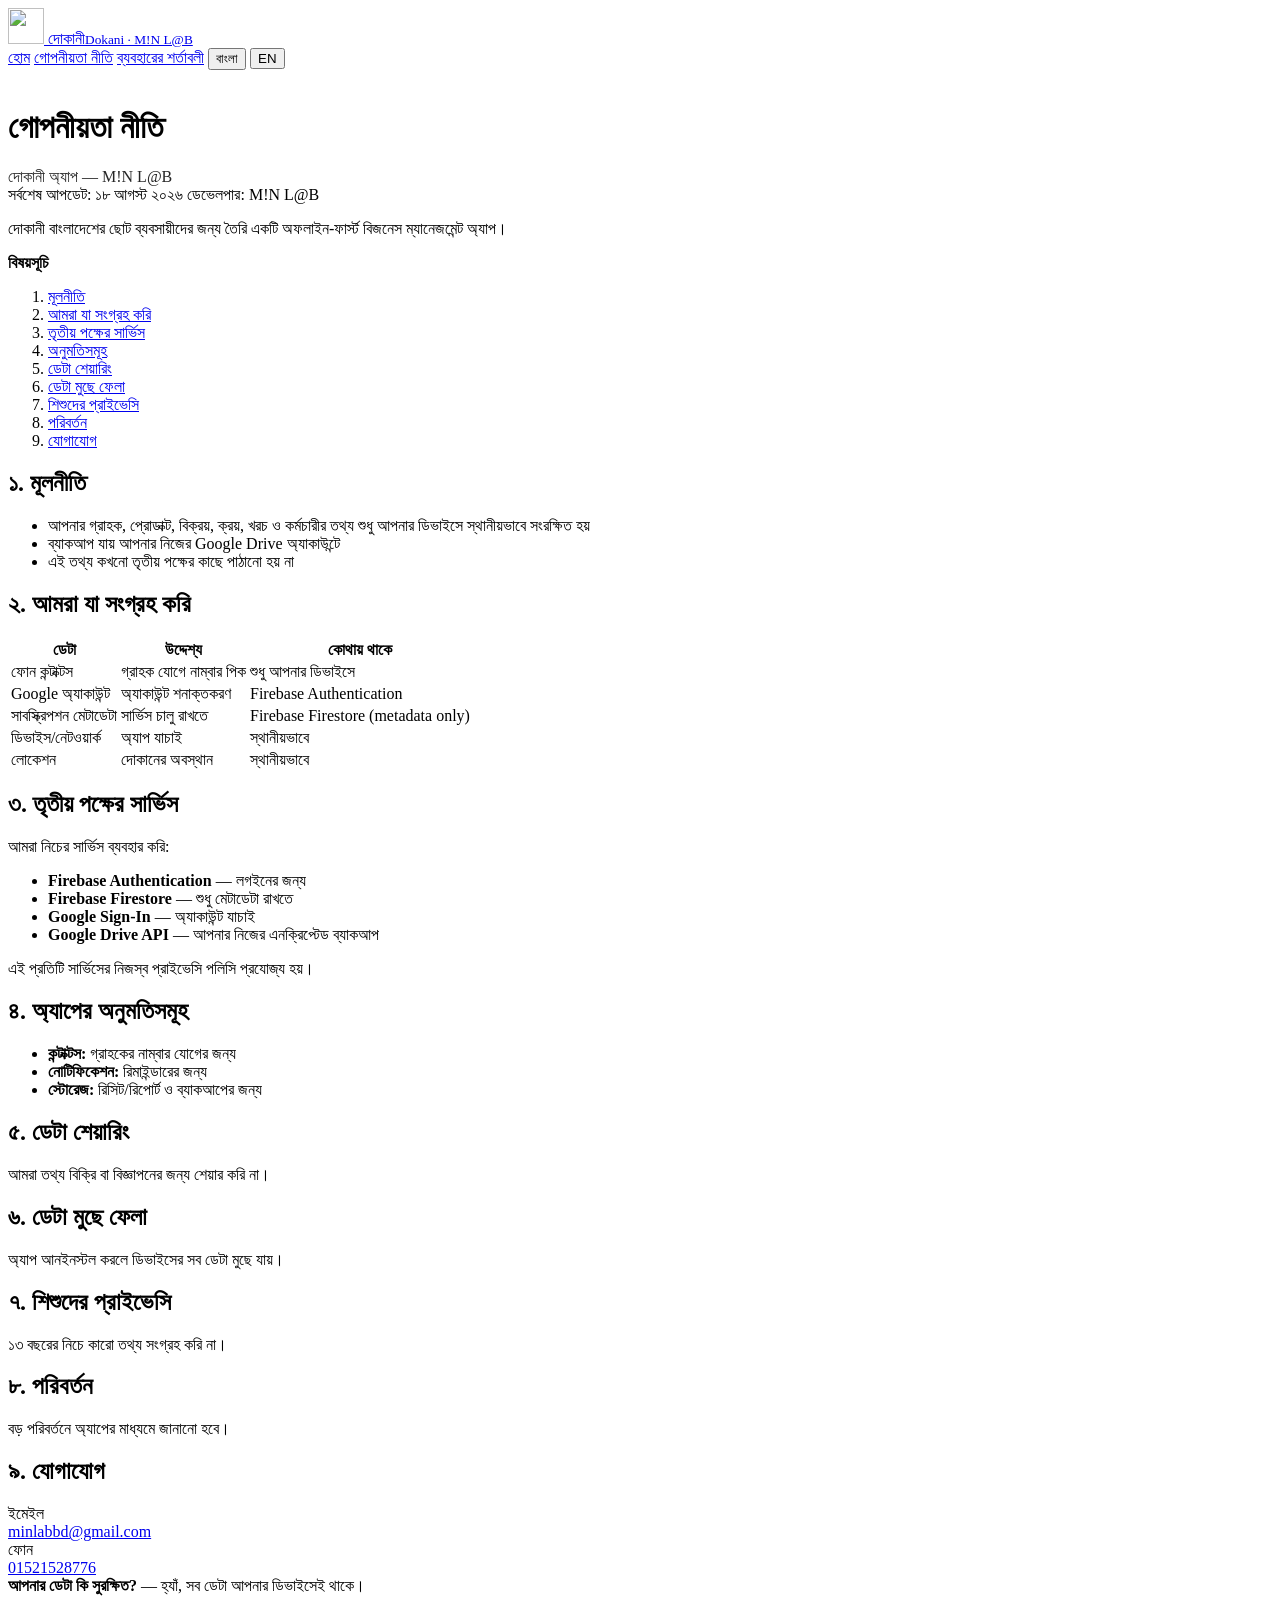
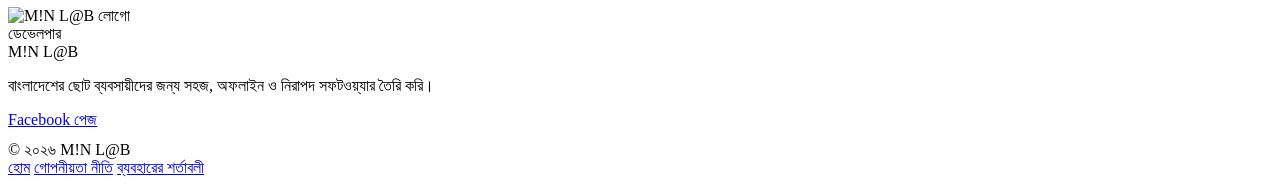
==== privacy.html @ 7053df72 "Add files via upload" ====
<!DOCTYPE html>
<html lang="bn">
<head>
<meta charset="utf-8">
<meta name="viewport" content="width=device-width, initial-scale=1">
<title>দোকানী (Dokani) — গোপনীয়তা নীতি</title>
<meta name="description" content="দোকানী অ্যাপের গোপনীয়তা নীতি — আমরা কী ডেটা সংগ্রহ করি, কেন করি এবং কীভাবে সুরক্ষিত রাখি।">
<meta name="theme-color" content="#0052CC">
<link rel="icon" href="data:image/svg+xml,%3Csvg xmlns='http://www.w3.org/2000/svg' viewBox='0 0 100 100'%3E%3Crect width='100' height='100' rx='22' fill='%230052CC'/%3E%3Ctext x='50' y='68' font-size='58' text-anchor='middle' fill='white' font-family='sans-serif'%3E%E0%A6%A6%3C/text%3E%3C/svg%3E">
<link rel="preconnect" href="https://fonts.googleapis.com">
<link rel="preconnect" href="https://fonts.gstatic.com" crossorigin>
<link href="https://fonts.googleapis.com/css2?family=Hind+Siliguri:wght@400;500;600;700&display=swap" rel="stylesheet">
<link rel="stylesheet" href="assets/styles.css">
<script src="assets/site.js" defer></script>
</head>
<body data-title-bn="দোকানী (Dokani) — গোপনীয়তা নীতি" data-title-en="Dokani — Privacy Policy">

<header class="site-header">
  <div class="wrap">
    <a class="brand" href="index.html">
      <span class="brand-mark"><img src="assets/playstore.png" alt="" width="36" height="36"></span>
      <span>দোকানী<small>Dokani · M!N L@B</small></span>
    </a>
    <nav class="nav">
      <a href="index.html" data-bn="হোম" data-en="Home">হোম</a>
      <a href="privacy.html" class="active" data-bn="গোপনীয়তা নীতি" data-en="Privacy Policy">গোপনীয়তা নীতি</a>
      <a href="terms.html" data-bn="ব্যবহারের শর্তাবলী" data-en="Terms of Use">ব্যবহারের শর্তাবলী</a>
      <span class="lang-toggle" role="group" aria-label="Language / ভাষা">
        <button type="button" data-set-lang="bn" aria-pressed="true">বাংলা</button>
        <button type="button" data-set-lang="en" aria-pressed="false">EN</button>
      </span>
    </nav>
  </div>
</header>

<main>
  <div class="doc-header">
    <div class="wrap">
      <span class="eyebrow" style="background:rgba(255,255,255,0.18); color:#fff"
            data-bn="আইনি" data-en="Legal">আইনি</span>
      <h1 data-bn="গোপনীয়তা নীতি" data-en="Privacy Policy">গোপনীয়তা নীতি</h1>
      <p style="margin:0; opacity:0.85" data-bn="দোকানী অ্যাপ — M!N L@B" data-en="Dokani app — M!N L@B">দোকানী অ্যাপ — M!N L@B</p>
      <div class="meta">
        <span data-bn="সর্বশেষ আপডেট: ১৮ আগস্ট ২০২৬" data-en="Last updated: 18 August 2026">সর্বশেষ আপডেট: ১৮ আগস্ট ২০২৬</span>
        <span data-bn="ডেভেলপার: M!N L@B" data-en="Developer: M!N L@B">ডেভেলপার: M!N L@B</span>
      </div>
    </div>
  </div>

  <div class="wrap" style="padding-top:0; padding-bottom:12px">
    <div class="doc-body">
      <p data-bn="দোকানী (&quot;আমরা&quot;, &quot;অ্যাপ&quot;) বাংলাদেশের ছোট ব্যবসায়ীদের জন্য তৈরি একটি অফলাইন-ফার্স্ট বিজনেস ম্যানেজমেন্ট অ্যাপ। আপনার প্রাইভেসি রক্ষা করা আমাদের মূল নীতির অংশ — এই পলিসিতে আমরা ব্যাখ্যা করছি কী ডেটা সংগ্রহ করি, কেন করি, এবং কীভাবে সেটা সুরক্ষিত রাখি।"
         data-en="Dokani (&quot;we&quot;, the &quot;App&quot;) is an offline-first business management app built for small businesses in Bangladesh. Protecting your privacy is part of our core principles — this policy explains what data we collect, why we collect it, and how we keep it safe.">দোকানী বাংলাদেশের ছোট ব্যবসায়ীদের জন্য তৈরি একটি অফলাইন-ফার্স্ট বিজনেস ম্যানেজমেন্ট অ্যাপ।</p>

      <div class="toc">
        <strong data-bn="বিষয়সূচি" data-en="Contents">বিষয়সূচি</strong>
        <ol>
          <li><a href="#s1" data-bn="মূলনীতি: আপনার ব্যবসার ডেটা আপনারই থাকে" data-en="Our principle: your data stays yours">মূলনীতি</a></li>
          <li><a href="#s2" data-bn="আমরা যা সংগ্রহ করি" data-en="What we collect">আমরা যা সংগ্রহ করি</a></li>
          <li><a href="#s3" data-bn="তৃতীয় পক্ষের সার্ভিস" data-en="Third-party services">তৃতীয় পক্ষের সার্ভিস</a></li>
          <li><a href="#s4" data-bn="অ্যাপের চাওয়া অনুমতিসমূহ" data-en="Permissions the app requests">অনুমতিসমূহ</a></li>
          <li><a href="#s5" data-bn="ডেটা শেয়ারিং" data-en="Data sharing">ডেটা শেয়ারিং</a></li>
          <li><a href="#s6" data-bn="ডেটা মুছে ফেলা" data-en="Deleting your data">ডেটা মুছে ফেলা</a></li>
          <li><a href="#s7" data-bn="শিশুদের প্রাইভেসি" data-en="Children's privacy">শিশুদের প্রাইভেসি</a></li>
          <li><a href="#s8" data-bn="পরিবর্তন" data-en="Changes">পরিবর্তন</a></li>
          <li><a href="#s9" data-bn="যোগাযোগ" data-en="Contact">যোগাযোগ</a></li>
        </ol>
      </div>

      <h2 id="s1" data-bn="১. মূলনীতি: আপনার ব্যবসার ডেটা আপনারই থাকে" data-en="1. Our principle: your business data stays yours">১. মূলনীতি</h2>
      <ul>
        <li data-bn="আপনার গ্রাহক, প্রোডাক্ট, বিক্রয়, ক্রয়, খরচ ও কর্মচারীর তথ্য শুধু আপনার ডিভাইসে স্থানীয়ভাবে সংরক্ষিত হয়" data-en="Your customer, product, sales, purchase, expense and staff data is stored locally only on your device">আপনার গ্রাহক, প্রোডাক্ট, বিক্রয়, ক্রয়, খরচ ও কর্মচারীর তথ্য শুধু আপনার ডিভাইসে স্থানীয়ভাবে সংরক্ষিত হয়</li>
        <li data-bn="ব্যাকআপ নিলে সেটা যায় আপনার নিজের Google Drive অ্যাকাউন্টে, এনক্রিপ্টেড অবস্থায় — আমাদের সার্ভারে না" data-en="Backups go to your own Google Drive account in encrypted form — never to our servers">ব্যাকআপ যায় আপনার নিজের Google Drive অ্যাকাউন্টে</li>
        <li data-bn="এই ব্যবসায়িক তথ্য কখনো আমাদের কোম্পানির সার্ভার বা তৃতীয় পক্ষের কাছে পাঠানো হয় না" data-en="This business data is never sent to our company servers or any third party">এই তথ্য কখনো তৃতীয় পক্ষের কাছে পাঠানো হয় না</li>
      </ul>

      <h2 id="s2" data-bn="২. আমরা যা সংগ্রহ করি" data-en="2. What we collect">২. আমরা যা সংগ্রহ করি</h2>
      <div class="table-scroll">
        <table>
          <thead>
            <tr>
              <th data-bn="ডেটা" data-en="Data">ডেটা</th>
              <th data-bn="উদ্দেশ্য" data-en="Purpose">উদ্দেশ্য</th>
              <th data-bn="কোথায় থাকে" data-en="Where it is stored">কোথায় থাকে</th>
            </tr>
          </thead>
          <tbody>
            <tr>
              <td data-bn="ফোন কন্টাক্টস" data-en="Phone contacts">ফোন কন্টাক্টস</td>
              <td data-bn="গ্রাহক যোগ করার সময় নাম্বার পিক করতে (ঐচ্ছিক)" data-en="Picking a number when adding a customer (optional)">গ্রাহক যোগে নাম্বার পিক</td>
              <td data-bn="শুধু আপনার ডিভাইসে; আমরা কোথাও পাঠাই না" data-en="Only on your device; we never send it anywhere">শুধু আপনার ডিভাইসে</td>
            </tr>
            <tr>
              <td data-bn="Google অ্যাকাউন্ট (সাইন-ইন করলে)" data-en="Google account (when you sign in)">Google অ্যাকাউন্ট</td>
              <td data-bn="অ্যাকাউন্ট শনাক্তকরণ ও সাবস্ক্রিপশন স্ট্যাটাস" data-en="Account identification and subscription status">অ্যাকাউন্ট শনাক্তকরণ</td>
              <td data-bn="Firebase Authentication (Google)" data-en="Firebase Authentication (Google)">Firebase Authentication</td>
            </tr>
            <tr>
              <td data-bn="সাবস্ক্রিপশন/অ্যাকাউন্ট মেটাডেটা" data-en="Subscription / account metadata">সাবস্ক্রিপশন মেটাডেটা</td>
              <td data-bn="সার্ভিস চালু রাখতে" data-en="Keeping the service running">সার্ভিস চালু রাখতে</td>
              <td data-bn="Firebase Firestore — শুধু মেটাডেটা, কোনো ট্রানজেকশন/কাস্টমার ডেটা নয়" data-en="Firebase Firestore — metadata only, no transaction or customer data">Firebase Firestore (metadata only)</td>
            </tr>
            <tr>
              <td data-bn="ডিভাইস/নেটওয়ার্ক তথ্য" data-en="Device / network info">ডিভাইস/নেটওয়ার্ক</td>
              <td data-bn="অ্যাপ ঠিকমতো চলছে কিনা যাচাই" data-en="Verifying the app runs correctly">অ্যাপ যাচাই</td>
              <td data-bn="স্থানীয়ভাবে ব্যবহৃত" data-en="Used locally">স্থানীয়ভাবে</td>
            </tr>
            <tr>
              <td data-bn="লোকেশন (ঐচ্ছিক ফিচারে)" data-en="Location (optional feature)">লোকেশন</td>
              <td data-bn="দোকানের অবস্থান/ঠিকানা ফিচার (ঐচ্ছিক)" data-en="Shop location / address feature (optional)">দোকানের অবস্থান</td>
              <td data-bn="স্থানীয়ভাবে সংরক্ষিত" data-en="Stored locally">স্থানীয়ভাবে</td>
            </tr>
          </tbody>
        </table>
      </div>

      <h2 id="s3" data-bn="৩. তৃতীয় পক্ষের সার্ভিস" data-en="3. Third-party services">৩. তৃতীয় পক্ষের সার্ভিস</h2>
      <p data-bn="আমরা নিচের সার্ভিস ব্যবহার করি:" data-en="We use the following services:">আমরা নিচের সার্ভিস ব্যবহার করি:</p>
      <ul>
        <li><strong data-bn="Firebase Authentication (Google)" data-en="Firebase Authentication (Google)">Firebase Authentication</strong> <span data-bn="— লগইনের জন্য" data-en="— for sign-in">— লগইনের জন্য</span></li>
        <li><strong data-bn="Firebase Firestore (Google)" data-en="Firebase Firestore (Google)">Firebase Firestore</strong> <span data-bn="— শুধু অ্যাকাউন্ট/সাবস্ক্রিপশন মেটাডেটা রাখতে" data-en="— only for account / subscription metadata">— শুধু মেটাডেটা রাখতে</span></li>
        <li><strong data-bn="Google Sign-In" data-en="Google Sign-In">Google Sign-In</strong> <span data-bn="— অ্যাকাউন্ট যাচাই" data-en="— account verification">— অ্যাকাউন্ট যাচাই</span></li>
        <li><strong data-bn="Google Drive API" data-en="Google Drive API">Google Drive API</strong> <span data-bn="— আপনার নিজের অ্যাকাউন্টে এনক্রিপ্টেড ব্যাকআপ রাখতে (appDataFolder, যেটা শুধু এই অ্যাপ এক্সেস করতে পারে)" data-en="— encrypted backups in your own account (appDataFolder, accessible only to this app)">— আপনার নিজের এনক্রিপ্টেড ব্যাকআপ</span></li>
      </ul>
      <p data-bn="এই প্রতিটি সার্ভিসের নিজস্ব প্রাইভেসি পলিসি প্রযোজ্য হয়।" data-en="Each of these services has its own privacy policy.">এই প্রতিটি সার্ভিসের নিজস্ব প্রাইভেসি পলিসি প্রযোজ্য হয়।</p>

      <h2 id="s4" data-bn="৪. অ্যাপ যে অনুমতিগুলো চায়" data-en="4. Permissions the app requests">৪. অ্যাপের অনুমতিসমূহ</h2>
      <ul>
        <li><strong data-bn="কন্টাক্টস:" data-en="Contacts:">কন্টাক্টস:</strong> <span data-bn="গ্রাহকের নাম্বার সহজে যোগ করার জন্য (ঐচ্ছিক, আপনি না দিলেও অ্যাপ চলবে)" data-en="to easily add customer numbers (optional; the app works without it)">গ্রাহকের নাম্বার যোগের জন্য</span></li>
        <li><strong data-bn="নোটিফিকেশন:" data-en="Notifications:">নোটিফিকেশন:</strong> <span data-bn="রিমাইন্ডার ও ব্যবসায়িক অ্যালার্টের জন্য" data-en="for reminders and business alerts">রিমাইন্ডারের জন্য</span></li>
        <li><strong data-bn="স্টোরেজ:" data-en="Storage:">স্টোরেজ:</strong> <span data-bn="রিসিট/রিপোর্ট এক্সপোর্ট ও ব্যাকআপ ফাইল হ্যান্ডল করতে" data-en="to handle receipt/report exports and backup files">রিসিট/রিপোর্ট ও ব্যাকআপের জন্য</span></li>
      </ul>

      <h2 id="s5" data-bn="৫. ডেটা শেয়ারিং" data-en="5. Data sharing">৫. ডেটা শেয়ারিং</h2>
      <p data-bn="আমরা আপনার ব্যক্তিগত বা ব্যবসায়িক তথ্য কোনো তৃতীয় পক্ষের কাছে বিক্রি করি না বা বিজ্ঞাপনের জন্য শেয়ার করি না।" data-en="We do not sell your personal or business data or share it for advertising.">আমরা তথ্য বিক্রি বা বিজ্ঞাপনের জন্য শেয়ার করি না।</p>

      <h2 id="s6" data-bn="৬. ডেটা মুছে ফেলা" data-en="6. Deleting your data">৬. ডেটা মুছে ফেলা</h2>
      <p data-bn="অ্যাপ আনইনস্টল করলে ডিভাইসের সব লোকাল ডেটা মুছে যায়। আপনার Google Drive-এর ব্যাকআপ মুছতে চাইলে Google Drive সেটিংস থেকে অ্যাপ এক্সেস রিভোক করতে পারেন। অ্যাকাউন্ট ডিলিট করার অনুরোধের জন্য যোগাযোগ করুন: minlabbd@gmail.com" data-en="Uninstalling the app removes all local data from the device. To delete backups, revoke the app's Drive access in your Google Drive settings. To request account deletion, email us at minlabbd@gmail.com.">অ্যাপ আনইনস্টল করলে ডিভাইসের সব ডেটা মুছে যায়।</p>

      <h2 id="s7" data-bn="৭. শিশুদের প্রাইভেসি" data-en="7. Children's privacy">৭. শিশুদের প্রাইভেসি</h2>
      <p data-bn="দোকানী একটি ব্যবসায়িক টুল, শিশুদের ব্যবহারের জন্য তৈরি নয়। আমরা জেনেশুনে ১৩ বছরের নিচে কারো তথ্য সংগ্রহ করি না।" data-en="Dokani is a business tool and not intended for children. We do not knowingly collect data from anyone under 13.">১৩ বছরের নিচে কারো তথ্য সংগ্রহ করি না।</p>

      <h2 id="s8" data-bn="৮. পরিবর্তন" data-en="8. Changes">৮. পরিবর্তন</h2>
      <p data-bn="এই পলিসি সময়ে সময়ে আপডেট হতে পারে। বড় পরিবর্তন হলে অ্যাপের মাধ্যমে জানানো হবে।" data-en="This policy may be updated from time to time. For major changes we will notify you through the app.">বড় পরিবর্তনে অ্যাপের মাধ্যমে জানানো হবে।</p>

      <h2 id="s9" data-bn="৯. যোগাযোগ" data-en="9. Contact">৯. যোগাযোগ</h2>
      <div class="contact-grid">
        <div class="contact-item">
          <div class="label" data-bn="ইমেইল" data-en="Email">ইমেইল</div>
          <div class="value"><a href="mailto:minlabbd@gmail.com">minlabbd@gmail.com</a></div>
        </div>
        <div class="contact-item">
          <div class="label" data-bn="ফোন" data-en="Phone">ফোন</div>
          <div class="value"><a href="tel:+8801521528776">01521528776</a></div>
        </div>
      </div>

      <div class="note info">
        <strong data-bn="আপনার ডেটা কি সুরক্ষিত?" data-en="Is your data safe?">আপনার ডেটা কি সুরক্ষিত?</strong>
        <span data-bn=" — হ্যাঁ। গ্রাহক, পণ্য, বিক্রয়, ক্রয় ও খরচের সব তথ্য শুধু আপনার ডিভাইসে স্থানীয়ভাবে সংরক্ষিত। ব্যাকআপের সময় ডেটা AES-GCM এনক্রিপশনসহ সংরক্ষণ করা হয় এবং শুধু আপনার নিজের অ্যাকাউন্ট দিয়েই পুনরুদ্ধার করা যায়।" data-en=" — Yes. All customer, product, sales, purchase and expense data stays locally on your device. Backups are protected with AES-GCM encryption and can only be restored with your own account."> — হ্যাঁ, সব ডেটা আপনার ডিভাইসেই থাকে।</span>
      </div>
    </div>
  </div>

  <div class="wrap" style="padding-bottom:12px">
    <div class="brand-strip">
      <img class="brand-strip-logo" src="assets/playstore.png" alt="M!N L@B লোগো" width="64" height="64">
      <div class="brand-strip-text">
        <div class="brand-strip-label" data-bn="ডেভেলপার" data-en="Developed by">ডেভেলপার</div>
        <div class="brand-strip-name">M!N L@B</div>
        <p class="brand-strip-tag"
           data-bn="বাংলাদেশের ছোট ব্যবসায়ীদের জন্য সহজ, অফলাইন ও নিরাপদ সফটওয়্যার তৈরি করি।"
           data-en="We build simple, offline and safe software for small businesses in Bangladesh.">বাংলাদেশের ছোট ব্যবসায়ীদের জন্য সহজ, অফলাইন ও নিরাপদ সফটওয়্যার তৈরি করি।</p>
      </div>
      <a class="btn-fb" href="https://www.facebook.com/Minlab.bd" target="_blank" rel="noopener">Facebook পেজ</a>
    </div>
  </div>
</main>

<footer class="site-footer">
  <div class="wrap">
    <div>&copy; <span data-bn="২০২৬ M!N L@B — সর্বস্বত্ব সংরক্ষিত।" data-en="2026 M!N L@B. All rights reserved.">২০২৬ M!N L@B</span></div>
    <div class="footer-links">
      <a href="index.html" data-bn="হোম" data-en="Home">হোম</a>
      <a href="privacy.html" data-bn="গোপনীয়তা নীতি" data-en="Privacy Policy">গোপনীয়তা নীতি</a>
      <a href="terms.html" data-bn="ব্যবহারের শর্তাবলী" data-en="Terms of Use">ব্যবহারের শর্তাবলী</a>
    </div>
  </div>
</footer>

</body>
</html>
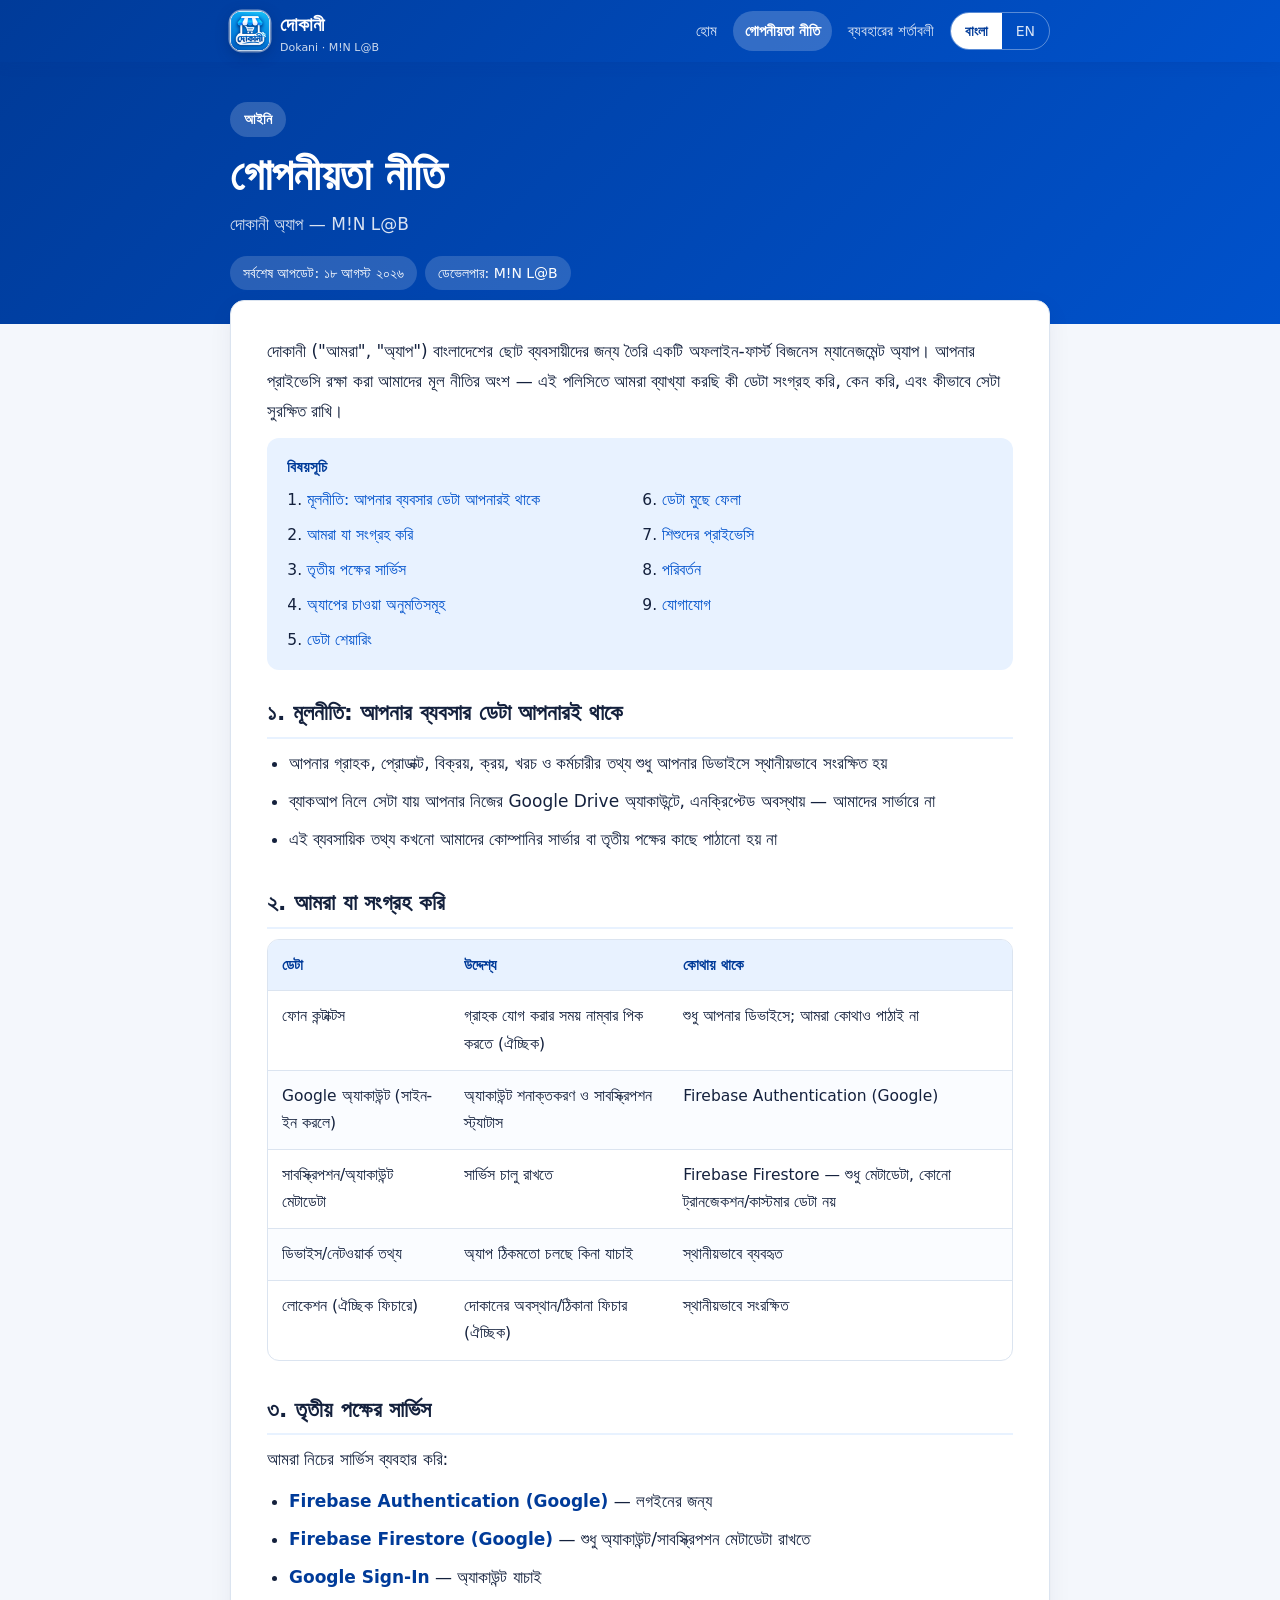
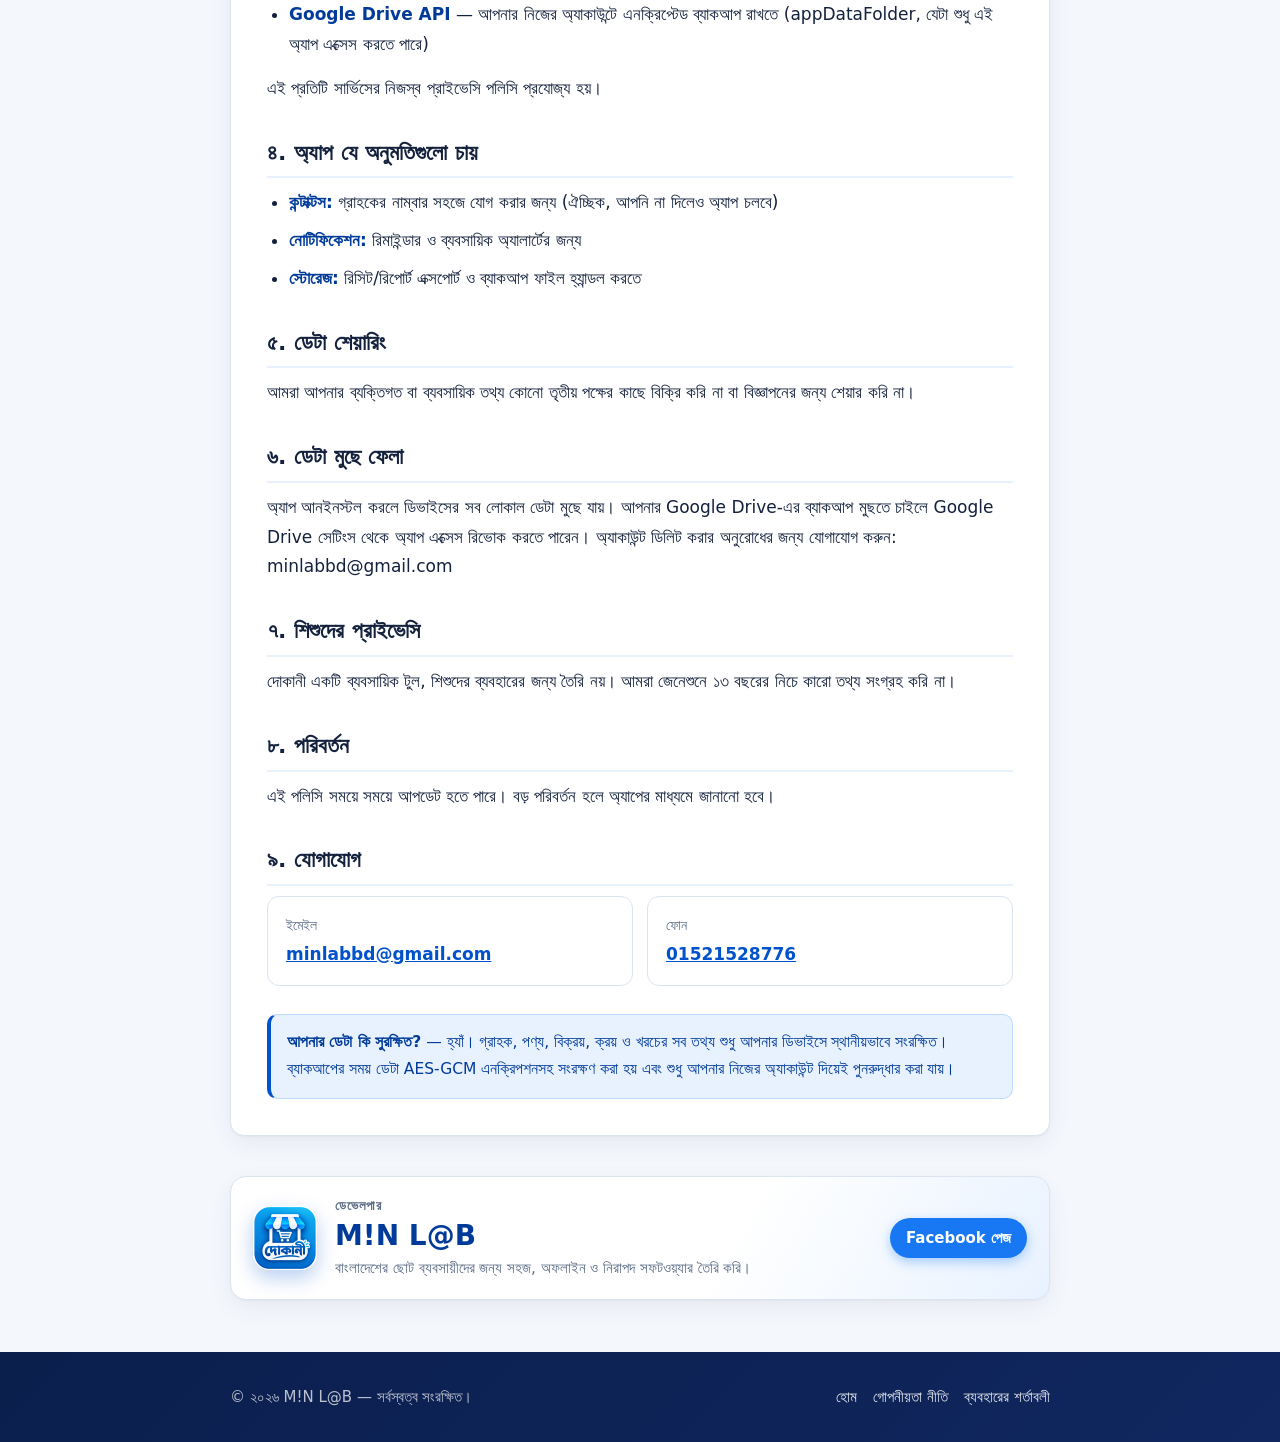
==== commit d5685b72: "Add files via upload" ====
--- a/privacy.html
+++ b/privacy.html
@@ -1,4 +1,4 @@
-<!DOCTYPE html>
+﻿<!DOCTYPE html>
 <html lang="bn">
 <head>
 <meta charset="utf-8">
@@ -10,15 +10,15 @@
 <link rel="preconnect" href="https://fonts.googleapis.com">
 <link rel="preconnect" href="https://fonts.gstatic.com" crossorigin>
 <link href="https://fonts.googleapis.com/css2?family=Hind+Siliguri:wght@400;500;600;700&display=swap" rel="stylesheet">
-<link rel="stylesheet" href="assets/styles.css">
-<script src="assets/site.js" defer></script>
+<link rel="stylesheet" href="styles.css">
+<script src="site.js" defer></script>
 </head>
 <body data-title-bn="দোকানী (Dokani) — গোপনীয়তা নীতি" data-title-en="Dokani — Privacy Policy">
 
 <header class="site-header">
   <div class="wrap">
     <a class="brand" href="index.html">
-      <span class="brand-mark"><img src="assets/playstore.png" alt="" width="36" height="36"></span>
+      <span class="brand-mark"><img src="Dokani.png" alt="" width="36" height="36"></span>
       <span>দোকানী<small>Dokani · M!N L@B</small></span>
     </a>
     <nav class="nav">
@@ -164,7 +164,7 @@
 
   <div class="wrap" style="padding-bottom:12px">
     <div class="brand-strip">
-      <img class="brand-strip-logo" src="assets/playstore.png" alt="M!N L@B লোগো" width="64" height="64">
+      <img class="brand-strip-logo" src="Dokani.png" alt="M!N L@B লোগো" width="64" height="64">
       <div class="brand-strip-text">
         <div class="brand-strip-label" data-bn="ডেভেলপার" data-en="Developed by">ডেভেলপার</div>
         <div class="brand-strip-name">M!N L@B</div>
--- a/styles.css
+++ b/styles.css
@@ -0,0 +1,667 @@
+/* Dokani — GitHub Pages static site
+   Brand tokens mirror lib/core/theme/app_theme_palettes.dart
+   primary #0052CC · primaryDark #003B99 · primaryLight #E8F2FF · surface #F4F7FC */
+
+:root {
+  --primary: #0052cc;
+  --primary-dark: #003b99;
+  --primary-light: #e8f2ff;
+  --emerald: #059669;
+  --surface: #f4f7fc;
+  --border: #dbe4f0;
+  --text: #14213d;
+  --muted: #5a6b86;
+  --radius: 14px;
+  --shadow: 0 1px 2px rgba(20, 33, 61, 0.04), 0 8px 24px rgba(20, 33, 61, 0.06);
+  --maxw: 860px;
+}
+
+* { box-sizing: border-box; }
+
+html {
+  scroll-behavior: smooth;
+  -webkit-text-size-adjust: 100%;
+}
+
+body {
+  margin: 0;
+  background: var(--surface);
+  color: var(--text);
+  font-family: "Hind Siliguri", "Noto Sans Bengali", "Nirmala UI",
+    "Segoe UI", system-ui, -apple-system, sans-serif;
+  font-size: 17px;
+  line-height: 1.75;
+}
+
+html[lang="en"] body { line-height: 1.7; }
+
+a { color: var(--primary); }
+a:hover { color: var(--primary-dark); }
+
+.wrap {
+  width: 100%;
+  max-width: var(--maxw);
+  margin: 0 auto;
+  padding: 0 20px;
+}
+
+/* ── Header ─────────────────────────────────────────── */
+.site-header {
+  background: linear-gradient(135deg, var(--primary-dark), var(--primary));
+  color: #fff;
+  position: sticky;
+  top: 0;
+  z-index: 20;
+  box-shadow: 0 2px 12px rgba(0, 59, 153, 0.18);
+}
+
+.site-header .wrap {
+  display: flex;
+  align-items: center;
+  gap: 12px;
+  min-height: 62px;
+  flex-wrap: wrap;
+  padding-top: 8px;
+  padding-bottom: 8px;
+}
+
+.brand {
+  display: flex;
+  align-items: center;
+  gap: 10px;
+  color: #fff;
+  text-decoration: none;
+  font-weight: 700;
+  font-size: 19px;
+  margin-right: auto;
+}
+
+.brand-mark {
+  width: 40px;
+  height: 40px;
+  border-radius: 12px;
+  background: #fff;
+  display: grid;
+  place-items: center;
+  flex: none;
+  overflow: hidden;
+  box-shadow: 0 4px 14px rgba(0, 30, 80, 0.35), 0 0 0 1.5px rgba(255, 255, 255, 0.55);
+  transition: transform 0.2s ease;
+}
+
+.brand:hover .brand-mark { transform: scale(1.06) rotate(-3deg); }
+
+.brand-mark img {
+  width: 100%;
+  height: 100%;
+  object-fit: cover;
+  display: block;
+  border-radius: inherit;
+}
+
+.brand small {
+  display: block;
+  font-size: 11px;
+  font-weight: 400;
+  opacity: 0.8;
+  line-height: 1.2;
+}
+
+.nav {
+  display: flex;
+  align-items: center;
+  gap: 4px;
+  flex-wrap: wrap;
+}
+
+.nav a {
+  color: rgba(255, 255, 255, 0.88);
+  text-decoration: none;
+  padding: 7px 12px;
+  border-radius: 999px;
+  font-size: 15px;
+  white-space: nowrap;
+}
+
+.nav a:hover { background: rgba(255, 255, 255, 0.14); color: #fff; }
+.nav a.active { background: rgba(255, 255, 255, 0.2); color: #fff; font-weight: 600; }
+
+.lang-toggle {
+  display: inline-flex;
+  border: 1px solid rgba(255, 255, 255, 0.35);
+  border-radius: 999px;
+  overflow: hidden;
+}
+
+.lang-toggle button {
+  border: 0;
+  background: transparent;
+  color: rgba(255, 255, 255, 0.85);
+  font: inherit;
+  font-size: 14px;
+  padding: 6px 14px;
+  cursor: pointer;
+}
+
+.lang-toggle button[aria-pressed="true"] {
+  background: #fff;
+  color: var(--primary-dark);
+  font-weight: 600;
+}
+
+/* ── Hero ───────────────────────────────────────────── */
+.hero {
+  padding: 72px 0 56px;
+  background:
+    radial-gradient(900px 420px at 8% -20%, rgba(0, 82, 204, 0.14), transparent 60%),
+    radial-gradient(800px 400px at 105% 10%, rgba(5, 150, 105, 0.12), transparent 60%),
+    linear-gradient(180deg, #f7faff 0%, var(--surface) 100%);
+  border-bottom: 1px solid var(--border);
+  position: relative;
+  overflow: hidden;
+}
+
+.hero .wrap { position: relative; z-index: 1; }
+
+.hero-logo {
+  width: 92px;
+  height: 92px;
+  border-radius: 24px;
+  overflow: hidden;
+  box-shadow:
+    0 24px 48px rgba(0, 82, 204, 0.35),
+    0 0 0 1px rgba(0, 82, 204, 0.08),
+    0 0 0 6px rgba(255, 255, 255, 0.7),
+    0 0 0 7px rgba(0, 82, 204, 0.12);
+  margin-bottom: 22px;
+  display: block;
+}
+
+.hero-logo img {
+  width: 100%;
+  height: 100%;
+  object-fit: cover;
+  display: block;
+}
+
+.tagline-row {
+  display: flex;
+  gap: 8px;
+  flex-wrap: wrap;
+  margin: 20px 0 30px;
+}
+
+.tag {
+  display: inline-flex;
+  align-items: center;
+  gap: 6px;
+  background: #fff;
+  border: 1px solid var(--border);
+  border-radius: 999px;
+  padding: 6px 14px;
+  font-size: 14px;
+  color: var(--muted);
+  font-weight: 500;
+  box-shadow: 0 1px 2px rgba(20, 33, 61, 0.04);
+}
+
+.tag::before {
+  content: "";
+  width: 8px;
+  height: 8px;
+  border-radius: 50%;
+  background: var(--emerald);
+  box-shadow: 0 0 0 3px rgba(5, 150, 105, 0.15);
+  flex: none;
+}
+
+.eyebrow {
+  display: inline-block;
+  background: var(--primary-light);
+  color: var(--primary-dark);
+  border-radius: 999px;
+  padding: 5px 14px;
+  font-size: 14px;
+  font-weight: 600;
+}
+
+h1 {
+  font-size: clamp(30px, 6vw, 44px);
+  line-height: 1.25;
+  margin: 16px 0 12px;
+  letter-spacing: -0.5px;
+}
+
+.lede {
+  font-size: clamp(17px, 2.4vw, 20px);
+  color: var(--muted);
+  margin: 0 0 24px;
+  max-width: 62ch;
+}
+
+.btn-row {
+  display: flex;
+  gap: 10px;
+  flex-wrap: wrap;
+}
+
+.btn {
+  display: inline-flex;
+  align-items: center;
+  gap: 8px;
+  padding: 12px 22px;
+  border-radius: 999px;
+  text-decoration: none;
+  font-weight: 600;
+  font-size: 16px;
+  border: 1px solid transparent;
+  transition: transform 0.08s ease, box-shadow 0.15s ease;
+}
+
+.btn-primary {
+  background: var(--primary);
+  color: #fff;
+  box-shadow: 0 6px 18px rgba(0, 82, 204, 0.25);
+}
+
+.btn-primary:hover { background: var(--primary-dark); color: #fff; }
+
+.btn-ghost {
+  background: #fff;
+  color: var(--primary-dark);
+  border-color: var(--border);
+}
+
+.btn-ghost:hover { border-color: var(--primary); color: var(--primary); }
+
+.btn:active { transform: translateY(1px); }
+
+.btn-play {
+  background: #141414;
+  color: #fff;
+  border-radius: 14px;
+  padding: 12px 24px 12px 18px;
+  box-shadow: 0 10px 26px rgba(20, 20, 20, 0.28);
+  display: inline-flex;
+  align-items: center;
+  gap: 12px;
+}
+
+.btn-play:hover {
+  background: #000;
+  color: #fff;
+  box-shadow: 0 14px 32px rgba(20, 20, 20, 0.34);
+  transform: translateY(-1px);
+}
+
+.btn-play svg { flex: none; }
+
+.btn-play .meta { text-align: left; line-height: 1.2; }
+
+.btn-play small {
+  display: block;
+  font-size: 11px;
+  font-weight: 500;
+  opacity: 0.72;
+  letter-spacing: 0.02em;
+}
+
+.btn-play strong { font-size: 17px; font-weight: 700; }
+
+/* ── Sections & cards ───────────────────────────────── */
+section { padding: 40px 0; }
+
+.section-title {
+  font-size: clamp(22px, 4vw, 28px);
+  margin: 0 0 6px;
+  line-height: 1.3;
+}
+
+.section-sub {
+  color: var(--muted);
+  margin: 0 0 24px;
+  font-size: 16px;
+}
+
+.grid {
+  display: grid;
+  grid-template-columns: repeat(auto-fit, minmax(230px, 1fr));
+  gap: 14px;
+}
+
+.card {
+  background: #fff;
+  border: 1px solid var(--border);
+  border-radius: var(--radius);
+  padding: 20px;
+  box-shadow: var(--shadow);
+  text-decoration: none;
+  color: inherit;
+  display: block;
+}
+
+a.card:hover {
+  border-color: var(--primary);
+  box-shadow: 0 14px 32px rgba(0, 82, 204, 0.16);
+  transform: translateY(-3px);
+}
+
+.card { transition: transform 0.18s ease, box-shadow 0.18s ease, border-color 0.18s ease; }
+
+.card .go { transition: transform 0.18s ease; }
+a.card:hover .go { transform: translateX(3px); display: inline-block; }
+
+.card-icon {
+  width: 44px;
+  height: 44px;
+  border-radius: 13px;
+  background: linear-gradient(135deg, var(--primary-light), #d3e5ff);
+  color: var(--primary-dark);
+  display: grid;
+  place-items: center;
+  font-size: 21px;
+  margin-bottom: 14px;
+  box-shadow: inset 0 0 0 1px rgba(0, 82, 204, 0.06);
+}
+
+.card h3 {
+  margin: 0 0 6px;
+  font-size: 18px;
+  line-height: 1.4;
+}
+
+.card p {
+  margin: 0;
+  color: var(--muted);
+  font-size: 15.5px;
+  line-height: 1.65;
+}
+
+.card .go {
+  display: inline-block;
+  margin-top: 12px;
+  color: var(--primary);
+  font-weight: 600;
+  font-size: 15px;
+}
+
+/* ── Legal document ─────────────────────────────────── */
+.doc-header {
+  background: linear-gradient(135deg, var(--primary-dark), var(--primary));
+  color: #fff;
+  padding: 40px 0 34px;
+}
+
+.doc-header h1 { margin: 10px 0 8px; }
+
+.meta {
+  display: flex;
+  gap: 8px;
+  flex-wrap: wrap;
+  margin-top: 16px;
+}
+
+.meta span {
+  background: rgba(255, 255, 255, 0.16);
+  border-radius: 999px;
+  padding: 5px 13px;
+  font-size: 14px;
+}
+
+.doc-body {
+  background: #fff;
+  border: 1px solid var(--border);
+  border-radius: var(--radius);
+  box-shadow: var(--shadow);
+  padding: clamp(20px, 4vw, 36px);
+  margin-top: -24px;
+  position: relative;
+}
+
+.toc {
+  background: var(--primary-light);
+  border-radius: 12px;
+  padding: 16px 20px;
+  margin-bottom: 28px;
+}
+
+.toc strong {
+  display: block;
+  margin-bottom: 6px;
+  color: var(--primary-dark);
+  font-size: 15px;
+}
+
+.toc ol {
+  margin: 0;
+  padding-left: 20px;
+  font-size: 15.5px;
+  columns: 2;
+  column-gap: 24px;
+}
+
+.toc a { text-decoration: none; }
+.toc a:hover { text-decoration: underline; }
+
+.doc-body h2 {
+  font-size: clamp(19px, 3vw, 22px);
+  margin: 34px 0 10px;
+  line-height: 1.4;
+  padding-bottom: 8px;
+  border-bottom: 2px solid var(--primary-light);
+}
+
+.doc-body h2:first-of-type { margin-top: 0; }
+
+.doc-body p { margin: 0 0 12px; }
+
+.doc-body ul {
+  margin: 0 0 14px;
+  padding-left: 22px;
+}
+
+.doc-body li { margin-bottom: 8px; }
+
+.doc-body strong { color: var(--primary-dark); }
+
+.note {
+  background: #fffbeb;
+  border: 1px solid #fde68a;
+  border-left: 4px solid #f59e0b;
+  border-radius: 10px;
+  padding: 14px 16px;
+  font-size: 15.5px;
+  color: #78350f;
+  margin-top: 28px;
+}
+
+.note.info {
+  background: var(--primary-light);
+  border-color: #bfdbfe;
+  border-left-color: var(--primary);
+  color: var(--primary-dark);
+}
+
+.note strong { color: inherit; }
+
+/* ── Table ──────────────────────────────────────────── */
+.table-scroll {
+  overflow-x: auto;
+  border: 1px solid var(--border);
+  border-radius: 12px;
+  margin-bottom: 16px;
+  -webkit-overflow-scrolling: touch;
+}
+
+table {
+  border-collapse: collapse;
+  width: 100%;
+  min-width: 560px;
+  font-size: 15.5px;
+}
+
+th,
+td {
+  padding: 12px 14px;
+  text-align: left;
+  vertical-align: top;
+  border-bottom: 1px solid var(--border);
+}
+
+th {
+  background: var(--primary-light);
+  color: var(--primary-dark);
+  font-weight: 700;
+  font-size: 15px;
+}
+
+tbody tr:last-child td { border-bottom: 0; }
+tbody tr:nth-child(even) { background: #fafcff; }
+
+/* ── Contact ────────────────────────────────────────── */
+.contact-grid {
+  display: grid;
+  grid-template-columns: repeat(auto-fit, minmax(200px, 1fr));
+  gap: 14px;
+}
+
+.contact-item {
+  background: #fff;
+  border: 1px solid var(--border);
+  border-radius: 12px;
+  padding: 16px 18px;
+}
+
+.contact-item .label {
+  font-size: 14px;
+  color: var(--muted);
+  margin-bottom: 2px;
+}
+
+.contact-item .value {
+  font-weight: 600;
+  word-break: break-word;
+}
+
+.btn-fb {
+  display: inline-flex;
+  align-items: center;
+  gap: 6px;
+  background: #1877f2;
+  color: #fff;
+  padding: 7px 16px;
+  border-radius: 999px;
+  text-decoration: none;
+  font-weight: 700;
+  font-size: 15px;
+  box-shadow: 0 4px 12px rgba(24, 119, 242, 0.35);
+  transition: background 0.15s ease, transform 0.1s ease;
+}
+
+.btn-fb:hover { background: #0f62d6; color: #fff; transform: translateY(-1px); }
+.btn-fb:active { transform: translateY(0); }
+
+/* ── Brand strip ───────────────────────────────────────── */
+.brand-strip {
+  margin-top: 28px;
+  display: flex;
+  align-items: center;
+  gap: 18px;
+  flex-wrap: wrap;
+  background: linear-gradient(120deg, #ffffff 60%, var(--primary-light));
+  border: 1px solid var(--border);
+  border-radius: 16px;
+  padding: 18px 22px;
+  box-shadow: var(--shadow);
+}
+
+.brand-strip-logo {
+  width: 64px;
+  height: 64px;
+  border-radius: 16px;
+  box-shadow: 0 8px 20px rgba(0, 82, 204, 0.28);
+  flex: none;
+}
+
+.brand-strip-text { flex: 1 1 260px; }
+
+.brand-strip-label {
+  font-size: 13px;
+  font-weight: 600;
+  color: var(--muted);
+  text-transform: uppercase;
+  letter-spacing: 0.06em;
+}
+
+.brand-strip-name {
+  font-size: clamp(22px, 4vw, 28px);
+  font-weight: 700;
+  line-height: 1.2;
+  color: var(--primary-dark);
+  margin: 2px 0;
+}
+
+.brand-strip-tag {
+  margin: 0;
+  color: var(--muted);
+  font-size: 15px;
+  max-width: 52ch;
+}
+
+@media (max-width: 520px) {
+  .brand-strip { text-align: center; justify-content: center; }
+  .brand-strip-text { flex-basis: 100%; }
+}
+
+/* ── Footer ─────────────────────────────────────────── */
+.site-footer {
+  margin-top: 40px;
+  padding: 32px 0;
+  border-top: 0;
+  color: rgba(255, 255, 255, 0.72);
+  font-size: 15px;
+  background: linear-gradient(135deg, #0b1f4d, #10275f);
+}
+
+.site-footer a { color: rgba(255, 255, 255, 0.9); }
+
+.site-footer .wrap {
+  display: flex;
+  gap: 12px;
+  flex-wrap: wrap;
+  align-items: center;
+  justify-content: space-between;
+}
+
+.footer-links {
+  display: flex;
+  gap: 16px;
+  flex-wrap: wrap;
+}
+
+.site-footer a { text-decoration: none; }
+.site-footer a:hover { text-decoration: underline; }
+
+/* ── Utilities ──────────────────────────────────────── */
+.center { text-align: center; }
+.mt-0 { margin-top: 0; }
+.hidden { display: none !important; }
+
+@media (max-width: 640px) {
+  body { font-size: 16.5px; }
+  .toc ol { columns: 1; }
+  .site-header .wrap { min-height: 0; }
+  .brand { font-size: 17px; }
+  .nav a { padding: 6px 9px; font-size: 14px; }
+  .lang-toggle button { padding: 5px 11px; font-size: 13px; }
+  .hero { padding: 36px 0 28px; }
+  section { padding: 30px 0; }
+}
+
+@media print {
+  .site-header, .site-footer, .btn-row, .lang-toggle { display: none !important; }
+  body { background: #fff; font-size: 12pt; }
+  .doc-body { border: 0; box-shadow: none; margin-top: 0; padding: 0; }
+  .doc-header { background: none; color: #000; padding: 0 0 12px; }
+  .meta span { background: #eee; color: #000; }
+}
